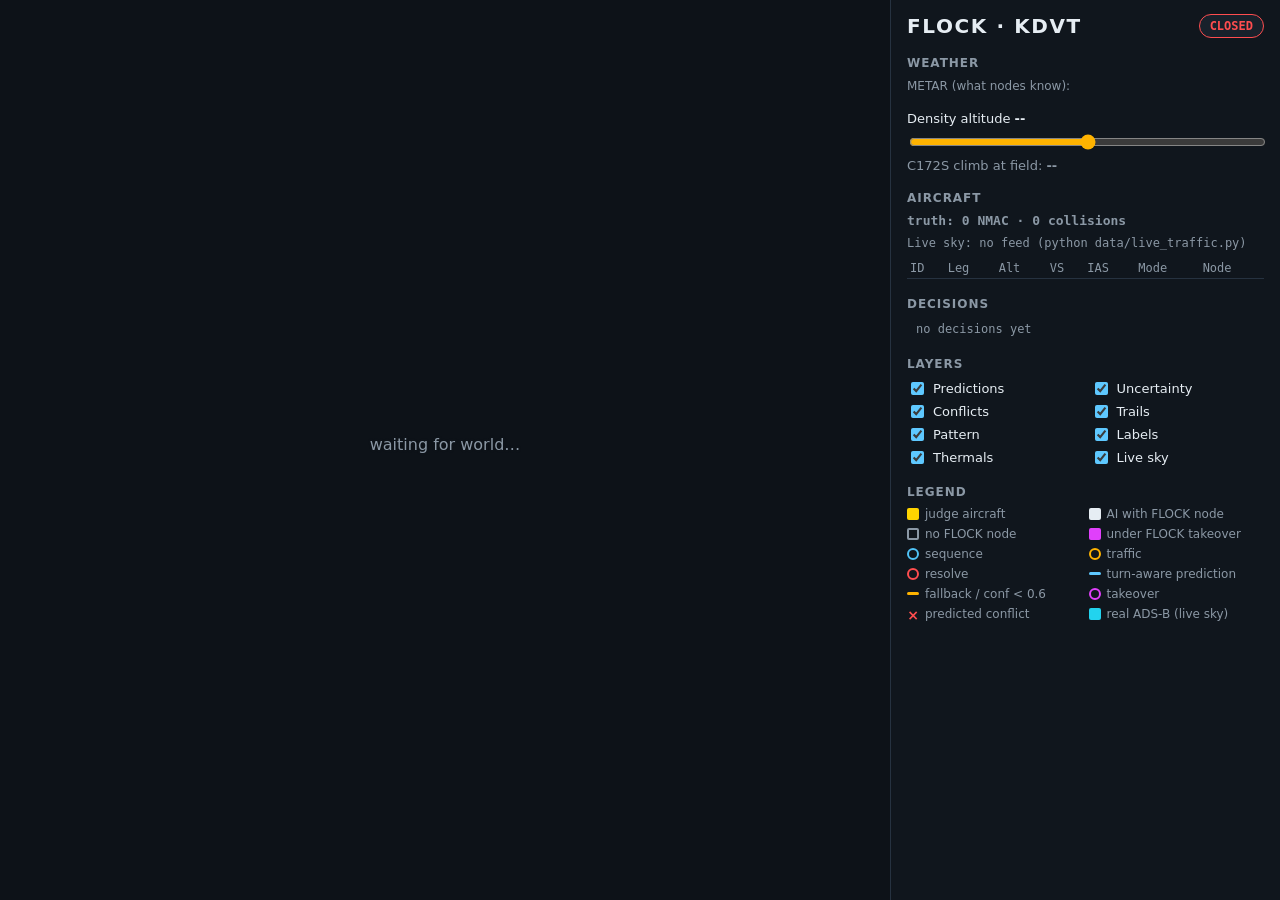
==== web/index.html @ 8610f14b "world, web: weather pin, re-tuned conflict scenarios, ENV to nodes, live-sky overlay - scenario.py: " ====
<!doctype html>
<html lang="en">
<head>
  <meta charset="utf-8">
  <meta name="viewport" content="width=device-width, initial-scale=1">
  <title>FLOCK</title>
  <link rel="stylesheet" href="style.css">
</head>
<body>
  <!-- Click/press to start: unlocks speechSynthesis (browsers require a gesture) -->
  <div id="start" class="start">
    <div class="start-card">
      <h1>FLOCK</h1>
      <p id="start-role"></p>
      <button id="start-btn" type="button">Start</button>
      <p class="muted">Click, press a key or a controller button. Enables voice advisories.</p>
    </div>
  </div>

  <!-- ===== cockpit (?role=cockpitA | cockpitB) ===== -->
  <main id="cockpit" class="cockpit" hidden>
    <header class="ck-top">
      <div class="ck-id"><span>OWNSHIP</span><b id="ck-id">--</b></div>
      <div id="ck-adv" class="ck-adv" data-level="NONE">
        <div id="ck-adv-text">NO ADVISORY</div>
        <div id="ck-adv-sub"></div>
      </div>
      <div class="ck-pills">
        <span id="ck-link" class="pill" data-state="connecting">…</span>
        <span id="ck-mode" class="pill">--</span>
      </div>
    </header>
    <section class="ck-main">
      <div class="ck-view">
        <div id="ck-3d" class="ck-3d"></div>
        <div id="ck-haze" class="ck-haze"></div>
        <canvas id="ck-pfd" class="ck-pfd"></canvas>
        <div id="ck-taws" class="ck-taws" hidden></div>
        <div id="ck-reset" class="ck-reset" hidden><span>RESET AIRCRAFT · keep holding</span><i></i></div>
        <span id="ck-3d-note" class="ck-3d-note"></span>
        <div id="ck-toast" class="ck-toast" hidden></div>
      </div>
      <div class="ck-side">
        <div class="ck-mapwrap">
          <div id="ck-mapbg" class="ck-mapbg"></div>
          <canvas id="ck-traffic" class="ck-traffic"></canvas>
        </div>
        <aside id="ck-bounds" class="ck-bounds" hidden>
          <h2>FLOCK HAS THE AIRCRAFT · bounds</h2>
          <div id="ck-bounds-body"></div>
        </aside>
        <ul id="ck-trust" class="ck-trust"></ul>
      </div>
    </section>
    <footer class="ck-foot">
      <span id="ck-input">keys: arrows + W/S</span>
      <span class="ck-foot-right">
        <span id="ck-haptics" class="muted"></span>
        <button id="ck-reset-btn" class="ap-btn" type="button" title="Hold 5 s (or L2 + R2, or R) to put this aircraft back at its scenario start">RESET</button>
        <button id="ck-ap" class="ap-btn" type="button" title="Autopilot: level, join the pattern and land (A key / Cross / A button)">AP</button>
        <span class="thr">THR <i id="ck-thr"></i></span>
      </span>
    </footer>
  </main>

  <!-- ===== god view (?role=god) ===== -->
  <main id="god" class="god" hidden>
    <canvas id="god-map" class="god-map"></canvas>
    <aside class="god-panel">
      <header><h1>FLOCK · KDVT</h1><span id="god-link" class="pill" data-state="connecting">…</span></header>
      <p id="god-scn" class="muted"></p>
      <h2>Weather</h2>
      <p class="muted wx-src">METAR (what nodes know): <span id="god-metar" class="mono"></span></p>
      <p id="god-wx-line" class="mono wx-line"></p>
      <p id="god-wx-note" class="muted wx-note"></p>
      <div id="god-wx" class="wx-controls"></div>
      <label class="da">
        <span>Density altitude <b id="god-da-val">--</b></span>
        <input id="god-da" type="range" min="0" max="10000" step="100" value="4980">
        <span class="muted">C172S climb at field: <b id="god-climb">--</b></span>
      </label>
      <h2>Aircraft</h2>
      <p id="god-sep" class="sep-count">truth: 0 NMAC · 0 collisions</p>
      <p id="god-live" class="live-line"></p>
      <table class="god-table">
        <thead><tr><th>ID</th><th>Leg</th><th>Alt</th><th>VS</th><th>IAS</th><th>Mode</th><th>Node</th></tr></thead>
        <tbody id="god-table"></tbody>
      </table>
      <h2>Decisions</h2>
      <ol id="god-events" class="events"><li class="muted">no decisions yet</li></ol>
      <h2>Layers</h2>
      <div id="god-layers" class="layers"></div>
      <h2>Legend</h2>
      <ul class="legend">
        <li><i style="--c: var(--own)"></i>judge aircraft</li>
        <li><i style="--c: var(--ai)"></i>AI with FLOCK node</li>
        <li><i class="hollow" style="--c: var(--noflock)"></i>no FLOCK node</li>
        <li><i style="--c: var(--lvl-takeover)"></i>under FLOCK takeover</li>
        <li><i class="ring" style="--c: var(--lvl-seq)"></i>sequence</li>
        <li><i class="ring" style="--c: var(--lvl-traffic)"></i>traffic</li>
        <li><i class="ring" style="--c: var(--lvl-resolve)"></i>resolve</li>
        <li><i class="line" style="--c: var(--pred)"></i>turn-aware prediction</li>
        <li><i class="line" style="--c: var(--lvl-traffic)"></i>fallback / conf &lt; 0.6</li>
        <li><i class="ring" style="--c: var(--lvl-takeover)"></i>takeover</li>
        <li><i class="cross" style="--c: var(--lvl-resolve)">×</i>predicted conflict</li>
        <li><i style="--c: var(--live)"></i>real ADS-B (live sky)</li>
      </ul>
    </aside>
  </main>

  <!-- ===== minimal log (?role=log) — Lane D builds web/log.html on the same feed ===== -->
  <main id="log" class="log" hidden>
    <header><h1>FLOCK log (minimal)</h1><span id="log-link" class="pill">…</span></header>
    <table><thead><tr><th>time</th><th>kind</th><th>src</th><th>frame</th></tr></thead><tbody id="log-rows"></tbody></table>
  </main>

  <script type="module" src="app.js"></script>
</body>
</html>
---- web/style.css ----
/* web/style.css — Lane A. Dark avionics palette for cockpit + projector god view. */
:root {
  --bg: #0b0f14;
  --panel: #10161d;
  --panel-2: #18212b;
  --line: #263240;
  --text: #e6edf3;
  --text-2: #8b98a5;
  --sans: system-ui, -apple-system, "Segoe UI", Roboto, sans-serif;
  --mono: ui-monospace, "Cascadia Mono", Consolas, Menlo, monospace;

  --sky: #2f6fb3;
  --ground: #7a5230;
  --own: #ffd400;          /* judge aircraft / ownship symbol */
  --ai: #e6edf3;
  --noflock: #8b98a5;
  --map-bg: #0d1218;
  --grid: #1a2430;
  --grid-strong: #2c3a4a;
  --pattern: #3d5a73;
  --runway: #6b7785;
  --trail: rgba(139, 152, 165, 0.35);
  --pred: #5ec8ff;
  --live: #22d3ee;         /* real ADS-B traffic (LIVE_TRAFFIC overlay) */

  --lvl-seq: #4fc3f7;      /* SEQUENCE */
  --lvl-traffic: #ffb300;  /* TRAFFIC  */
  --lvl-resolve: #ff4d4f;  /* RESOLVE / NO_SOLUTION */
  --lvl-takeover: #e040fb; /* TAKEOVER */
  --lvl-release: #43d17a;  /* RELEASE  */
  --lvl-clear: #8b98a5;

  --trust-ok: #43d17a;
  --trust-sus: #ffb300;
  --trust-fake: #ff4d4f;
  --trust-cam: #4f8cff;
}

* { box-sizing: border-box; }
html, body { margin: 0; height: 100%; background: var(--bg); color: var(--text); font-family: var(--sans); }
body { overflow: hidden; }
[hidden] { display: none !important; }
.muted { color: var(--text-2); }
.mono { font-family: var(--mono); }
h1, h2 { margin: 0; font-weight: 600; }
h2 { font-size: 12px; letter-spacing: .08em; text-transform: uppercase; color: var(--text-2); margin: 18px 0 8px; }

.pill { font: 600 12px var(--mono); padding: 4px 10px; border-radius: 999px; background: var(--panel-2); border: 1px solid var(--line); }
.pill[data-state="open"] { color: var(--lvl-release); border-color: var(--lvl-release); }
.pill[data-state="closed"], .pill[data-state="error"] { color: var(--lvl-resolve); border-color: var(--lvl-resolve); }

/* ---------- start overlay ---------- */
.start { position: fixed; inset: 0; display: grid; place-items: center; background: rgba(5, 8, 12, .92); z-index: 10; }
.start-card { text-align: center; padding: 32px 40px; background: var(--panel); border: 1px solid var(--line); border-radius: 14px; max-width: min(420px, calc(100vw - 32px)); }
.start-card h1 { font-size: 40px; letter-spacing: .2em; }
.start-card #start-role { font: 600 18px var(--mono); color: var(--own); }
.start-card button { font: 600 18px var(--sans); padding: 12px 40px; border-radius: 10px; border: 0; background: var(--own); color: #000; cursor: pointer; margin: 8px 0 12px; }

/* ---------- cockpit ---------- */
.cockpit { height: 100vh; display: grid; grid-template-rows: auto 1fr auto; gap: 8px; padding: 8px; }
.ck-top { display: grid; grid-template-columns: auto 1fr auto; gap: 10px; align-items: stretch; }
.ck-id { display: grid; align-content: center; padding: 6px 14px; background: var(--panel); border: 1px solid var(--line); border-radius: 10px; }
.ck-id span { font-size: 11px; color: var(--text-2); letter-spacing: .1em; }
.ck-id b { font: 700 24px var(--mono); color: var(--own); }
.ck-pills { display: flex; flex-direction: column; gap: 6px; justify-content: center; }
#ck-mode[data-mode="COMMAND"] { color: #000; background: var(--lvl-takeover); border-color: var(--lvl-takeover); }
#ck-mode[data-mode="HUMAN"] { color: var(--own); border-color: var(--own); }

.ck-adv { --c: var(--line); display: grid; align-content: center; padding: 8px 16px; min-height: 84px; border-radius: 10px;
          background: var(--panel); border: 3px solid var(--c); }
#ck-adv-text { font: 800 clamp(20px, 3.4vw, 42px)/1.1 var(--sans); letter-spacing: .02em; color: var(--c); }
#ck-adv-sub { font: 13px var(--mono); color: var(--text-2); margin-top: 4px; min-height: 1em; }
.ck-adv[data-level="NONE"] #ck-adv-text { color: var(--text-2); }
.ck-adv[data-level="SEQUENCE"] { --c: var(--lvl-seq); }
.ck-adv[data-level="TRAFFIC"] { --c: var(--lvl-traffic); }
.ck-adv[data-level="RESOLVE"], .ck-adv[data-level="NO_SOLUTION"] { --c: var(--lvl-resolve); }
.ck-adv[data-level="TAKEOVER"] { --c: var(--lvl-takeover); animation: pulse 0.8s infinite alternate; }
.ck-adv[data-level="RELEASE"] { --c: var(--lvl-release); }
.ck-adv[data-level="CLEAR"] { --c: var(--lvl-clear); }
.ck-adv[data-level="NO_SOLUTION"] { border-style: dashed; }
@keyframes pulse { to { background: color-mix(in srgb, var(--lvl-takeover) 22%, var(--panel)); } }

.ck-main { display: grid; grid-template-columns: 1.35fr 1fr; gap: 8px; min-height: 0; }
.ck-mapwrap { position: relative; min-height: 0; border-radius: 10px; border: 1px solid var(--line); overflow: hidden; background: #05080c; }
.ck-mapbg { position: absolute; inset: 0; overflow: hidden; pointer-events: none; }
.ck-leaflet, .ck-leaflet.leaflet-container { position: absolute; transform-origin: 50% 50%; background: #05080c; }
.ck-leaflet .leaflet-tile-pane { filter: invert(1) hue-rotate(180deg) brightness(1.6) contrast(1.35) saturate(0.7); }   /* dark map, roads readable */
.ck-traffic { position: absolute; inset: 0; width: 100%; height: 100%; display: block; cursor: pointer; }
.ck-view { position: relative; min-height: 0; border-radius: 10px; border: 1px solid var(--line); overflow: hidden; background: var(--panel); }
.ck-3d, .ck-pfd { position: absolute; inset: 0; width: 100%; height: 100%; display: block; }
.ck-3d .cesium-viewer-bottom { display: none; }   /* credits shown in .ck-3d-note instead */
.ck-taws { position: absolute; left: 50%; top: 58%; transform: translate(-50%, -50%); pointer-events: none;
           font: 900 clamp(28px, 5vw, 64px)/1 var(--sans); letter-spacing: .06em; padding: 8px 22px; border-radius: 10px;
           color: var(--c); border: 4px solid var(--c); background: rgba(0, 0, 0, .55); --c: var(--lvl-resolve); }
.ck-taws[data-level="caution"] { --c: var(--lvl-traffic); }
.ck-taws[data-level="warning"] { animation: tawsflash .5s steps(2) infinite; }
@keyframes tawsflash { 50% { color: #fff; border-color: #fff; } }
.ck-reset { position: absolute; left: 50%; bottom: 70px; transform: translateX(-50%); width: min(360px, 80%); padding: 8px 12px;
            border-radius: 8px; background: rgba(5, 8, 12, .85); border: 2px solid var(--lvl-traffic); font: 700 13px var(--mono);
            color: var(--lvl-traffic); text-align: center; pointer-events: none; }
.ck-reset i { display: block; height: 6px; margin-top: 6px; border-radius: 3px; --p: 0;
              background: linear-gradient(90deg, var(--lvl-traffic) calc(var(--p) * 100%), var(--panel-2) 0); }
.ck-haze { position: absolute; inset: 0; pointer-events: none; opacity: 0; transition: opacity .6s, background-color .6s; }
.ck-3d-note { position: absolute; left: 8px; bottom: 6px; font: 11px var(--mono); color: var(--text-2); text-shadow: 0 1px 2px #000; pointer-events: none; }
.ck-side { display: grid; grid-template-rows: 1fr auto auto; gap: 8px; min-height: 0; }

.ck-bounds { background: var(--panel); border: 2px solid var(--lvl-takeover); border-radius: 10px; padding: 10px 14px; }
.ck-bounds h2 { margin: 0 0 6px; color: var(--lvl-takeover); }
#ck-bounds-body div { display: flex; justify-content: space-between; font: 14px var(--mono); padding: 2px 0; }
#ck-bounds-body span { color: var(--text-2); }
#ck-bounds-body p { margin: 6px 0 0; font-weight: 600; color: var(--own); }

.ck-trust { list-style: none; margin: 0; padding: 0; display: flex; flex-wrap: wrap; gap: 6px; }
.ck-trust li { --c: var(--line); display: flex; gap: 8px; align-items: baseline; padding: 5px 10px; border-radius: 8px;
               background: var(--panel); border: 2px solid var(--c); font: 13px var(--mono); }
.ck-trust li b { color: var(--text); }
.ck-trust li span { color: var(--c); font-weight: 700; }
.ck-trust li em { color: var(--text-2); font-style: normal; }
.ck-trust li i { color: var(--text); font-style: normal; font-weight: 700; }
.ck-trust li[data-state="TRUSTED"] { --c: var(--trust-ok); }
.ck-trust li[data-state="SUSPICIOUS"] { --c: var(--trust-sus); }
.ck-trust li[data-state="FAKE"] { --c: var(--trust-fake); text-decoration: line-through; }
.ck-trust li[data-state="CAMERA_ONLY"] { --c: var(--trust-cam); }

.ck-foot { display: flex; justify-content: space-between; align-items: center; font: 13px var(--mono); color: var(--text-2); padding: 0 4px; }
.thr { display: flex; gap: 8px; align-items: center; }
.ck-foot-right { display: flex; gap: 14px; align-items: center; }
.ap-btn { font: 700 13px var(--mono); padding: 4px 14px; border-radius: 6px; cursor: pointer;
          background: var(--panel-2); color: var(--text-2); border: 1px solid var(--line); }
.ap-btn[data-on="1"] { background: var(--lvl-release); color: #000; border-color: var(--lvl-release); }
.ck-toast { position: absolute; top: 12px; left: 50%; transform: translateX(-50%); padding: 6px 16px; border-radius: 8px;
            font: 700 15px var(--mono); background: rgba(5, 8, 12, .85); border: 2px solid var(--c, var(--line)); color: var(--c, var(--text)); }
.ck-toast[data-kind="ap"] { --c: var(--lvl-release); }
.ck-toast[data-kind="warn"] { --c: var(--lvl-traffic); }
.ck-toast[data-kind="info"] { --c: var(--text); }
.thr i { --v: .5; width: 140px; height: 8px; border-radius: 4px; background: linear-gradient(90deg, var(--own) calc(var(--v) * 100%), var(--panel-2) 0); }

/* ---------- god ---------- */
.god { height: 100vh; display: grid; grid-template-columns: 1fr 390px; }
.god-map { width: 100%; height: 100%; display: block; cursor: grab; touch-action: none; }
.god-map:active { cursor: grabbing; }
.god-panel { background: var(--panel); border-left: 1px solid var(--line); padding: 14px 16px; overflow-y: auto; overflow-x: hidden; }
.god-panel header { display: flex; justify-content: space-between; align-items: center; }
.god-panel h1 { font-size: 20px; letter-spacing: .08em; }
#god-metar { font-size: 13px; margin: 0 0 10px; }
.da { display: grid; gap: 6px; font-size: 13px; }
.wx-src { font-size: 12px; margin: 0 0 4px; }
.wx-line { margin: 0; font-size: 13px; color: var(--lvl-traffic); }
.wx-note { margin: 2px 0 8px; font-size: 12px; }
.wx-controls { display: grid; grid-template-columns: auto 1fr auto; gap: 4px 8px; align-items: center; font-size: 12px; margin-bottom: 10px; }
.wx-controls label { color: var(--text-2); }
.wx-controls input[type=range] { width: 100%; accent-color: var(--lvl-traffic); }
.wx-controls output { font: 12px var(--mono); min-width: 64px; text-align: right; }
.wx-controls select, .wx-controls button { font: 12px var(--sans); background: var(--panel-2); color: var(--text); border: 1px solid var(--line); border-radius: 6px; padding: 3px 6px; }
.wx-controls .wide { grid-column: 2 / 4; }
.wx-controls button { cursor: pointer; }
.wx-controls button[data-hot="1"] { border-color: var(--lvl-traffic); color: var(--lvl-traffic); }
.da input { width: 100%; accent-color: var(--lvl-traffic); }
.god-table { width: 100%; border-collapse: collapse; font: 12px var(--mono); }
.god-table th { text-align: left; color: var(--text-2); font-weight: 500; border-bottom: 1px solid var(--line); padding: 3px 3px; }
.god-table td { padding: 3px 3px; border-bottom: 1px solid var(--panel-2); white-space: nowrap; }
.god-table td:nth-child(2) { max-width: 76px; overflow: hidden; text-overflow: ellipsis; }
.god-table tr[data-kind="human"] td:first-child { color: var(--own); font-weight: 700; }
.god-table tr[data-kind="noflock"] td:first-child { color: var(--noflock); }
.god-table tr[data-mode="COMMAND"] td { color: var(--lvl-takeover); }
.god-table td[data-level="SEQUENCE"] { color: var(--lvl-seq); }
.god-table td[data-level="TRAFFIC"] { color: var(--lvl-traffic); }
.god-table td[data-level="RESOLVE"], .god-table td[data-level="NO_SOLUTION"] { color: var(--lvl-resolve); }
.god-table td[data-level="TAKEOVER"] { color: var(--lvl-takeover); }
.god-table td[data-level="RELEASE"] { color: var(--lvl-release); }
.legend { list-style: none; padding: 0; margin: 0; display: grid; grid-template-columns: 1fr 1fr; gap: 6px; font-size: 12px; color: var(--text-2); }
.legend i { display: inline-block; width: 12px; height: 12px; margin-right: 6px; vertical-align: -2px; background: var(--c); border-radius: 2px; }
.legend i.hollow { background: none; border: 2px solid var(--c); }
.legend i.ring { background: none; border: 2px solid var(--c); border-radius: 50%; }
.legend i.line { height: 3px; vertical-align: 3px; }
.legend i.cross { background: none; color: var(--c); font: 700 14px/12px var(--sans); text-align: center; font-style: normal; }
.layers { display: grid; grid-template-columns: 1fr 1fr; gap: 4px 10px; font-size: 13px; }
.layers label { display: flex; gap: 6px; align-items: center; cursor: pointer; }
.layers input { accent-color: var(--pred); }
.events { list-style: none; margin: 0; padding: 0; display: grid; gap: 3px; font: 12px var(--mono); max-height: 220px; overflow-y: auto; }
.events li { --c: var(--text-2); display: grid; grid-template-columns: auto auto 1fr; gap: 8px; padding: 3px 6px; border-left: 3px solid var(--c); background: var(--panel-2); border-radius: 0 4px 4px 0; }
.events li.muted { border-left-color: transparent; background: none; }
.events time { color: var(--text-2); }
.events b { color: var(--c); }
.events span { overflow: hidden; text-overflow: ellipsis; white-space: nowrap; }
.events li[data-level="SEQUENCE"] { --c: var(--lvl-seq); }
.events li[data-level="TRAFFIC"] { --c: var(--lvl-traffic); }
.events li[data-level="RESOLVE"], .events li[data-level="NO_SOLUTION"] { --c: var(--lvl-resolve); }
.events li[data-level="TAKEOVER"] { --c: var(--lvl-takeover); }
.events li[data-level="RELEASE"] { --c: var(--lvl-release); }
.events li[data-level="NMAC"], .events li[data-level="COLLISION"] { --c: var(--trust-fake); background: color-mix(in srgb, var(--trust-fake) 14%, var(--panel-2)); }
.sep-count { margin: 0 0 8px; font: 600 13px var(--mono); color: var(--text-2); }
.sep-count[data-hot="1"] { color: var(--trust-fake); }
.live-line { margin: 0 0 8px; font: 12px var(--mono); color: var(--text-2); }
.live-line[data-state="live"] { color: var(--live); }

/* ---------- minimal log ---------- */
.log { height: 100vh; overflow: auto; padding: 12px 16px; }
.log header { display: flex; justify-content: space-between; align-items: center; margin-bottom: 8px; }
.log table { width: 100%; border-collapse: collapse; font: 12px var(--mono); }
.log td, .log th { text-align: left; padding: 3px 6px; border-bottom: 1px solid var(--panel-2); }
.log tr[data-kind="decision"] td:nth-child(2) { color: var(--lvl-traffic); }
.log tr[data-kind="radio"] td:nth-child(2) { color: var(--lvl-seq); }
.log tr[data-kind="world"] td:nth-child(2) { color: var(--lvl-takeover); }

@media (max-width: 900px) {
  .ck-main { grid-template-columns: 1fr; grid-template-rows: 1fr 1fr; }
  .god { grid-template-columns: 1fr; grid-template-rows: 60vh auto; }
  body { overflow: auto; }
}
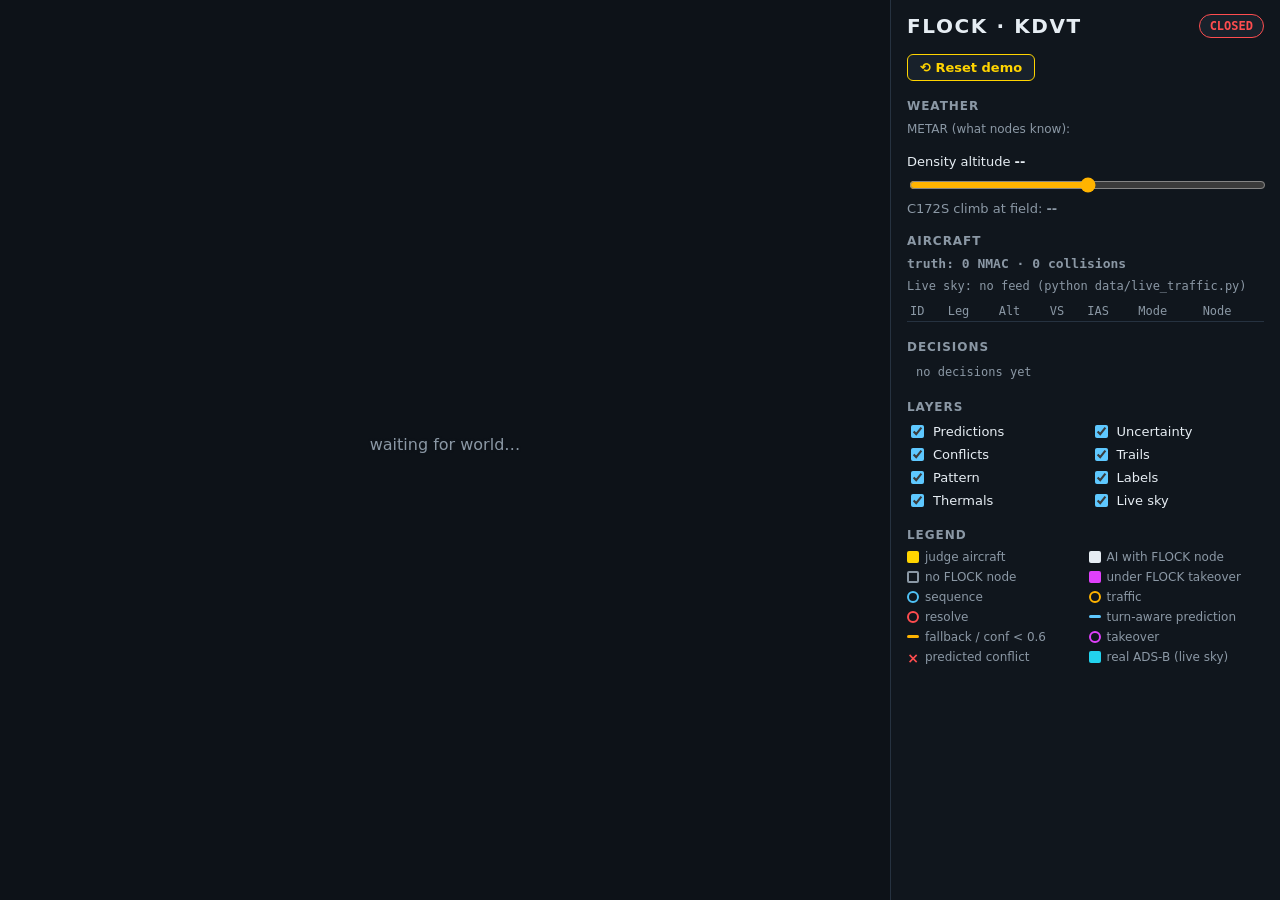
==== commit 8062211a: "Lane A: live KDVT traffic scenario, AI pilots that follow FLOCK, demo reset - harness/scenarios/live" ====
--- a/web/index.html
+++ b/web/index.html
@@ -69,6 +69,10 @@
     <aside class="god-panel">
       <header><h1>FLOCK · KDVT</h1><span id="god-link" class="pill" data-state="connecting">…</span></header>
       <p id="god-scn" class="muted"></p>
+      <div class="demo-row">
+        <button id="god-reset-demo" type="button" title="Both judge aircraft back to their scenario start points (Shift+R). Click twice.">⟲ Reset demo</button>
+        <span id="god-traffic" class="muted"></span>
+      </div>
       <h2>Weather</h2>
       <p class="muted wx-src">METAR (what nodes know): <span id="god-metar" class="mono"></span></p>
       <p id="god-wx-line" class="mono wx-line"></p>
--- a/web/style.css
+++ b/web/style.css
@@ -156,6 +156,10 @@
 .wx-controls button { cursor: pointer; }
 .wx-controls button[data-hot="1"] { border-color: var(--lvl-traffic); color: var(--lvl-traffic); }
 .da input { width: 100%; accent-color: var(--lvl-traffic); }
+.demo-row { display: flex; align-items: center; gap: 10px; margin: 4px 0 8px; font-size: 12px; }
+.demo-row button { font: 600 13px var(--sans); background: var(--panel-2); color: var(--own); border: 1px solid var(--own);
+                   border-radius: 6px; padding: 5px 12px; cursor: pointer; white-space: nowrap; }
+.demo-row button[data-armed="1"] { background: var(--own); color: #000; }
 .god-table { width: 100%; border-collapse: collapse; font: 12px var(--mono); }
 .god-table th { text-align: left; color: var(--text-2); font-weight: 500; border-bottom: 1px solid var(--line); padding: 3px 3px; }
 .god-table td { padding: 3px 3px; border-bottom: 1px solid var(--panel-2); white-space: nowrap; }
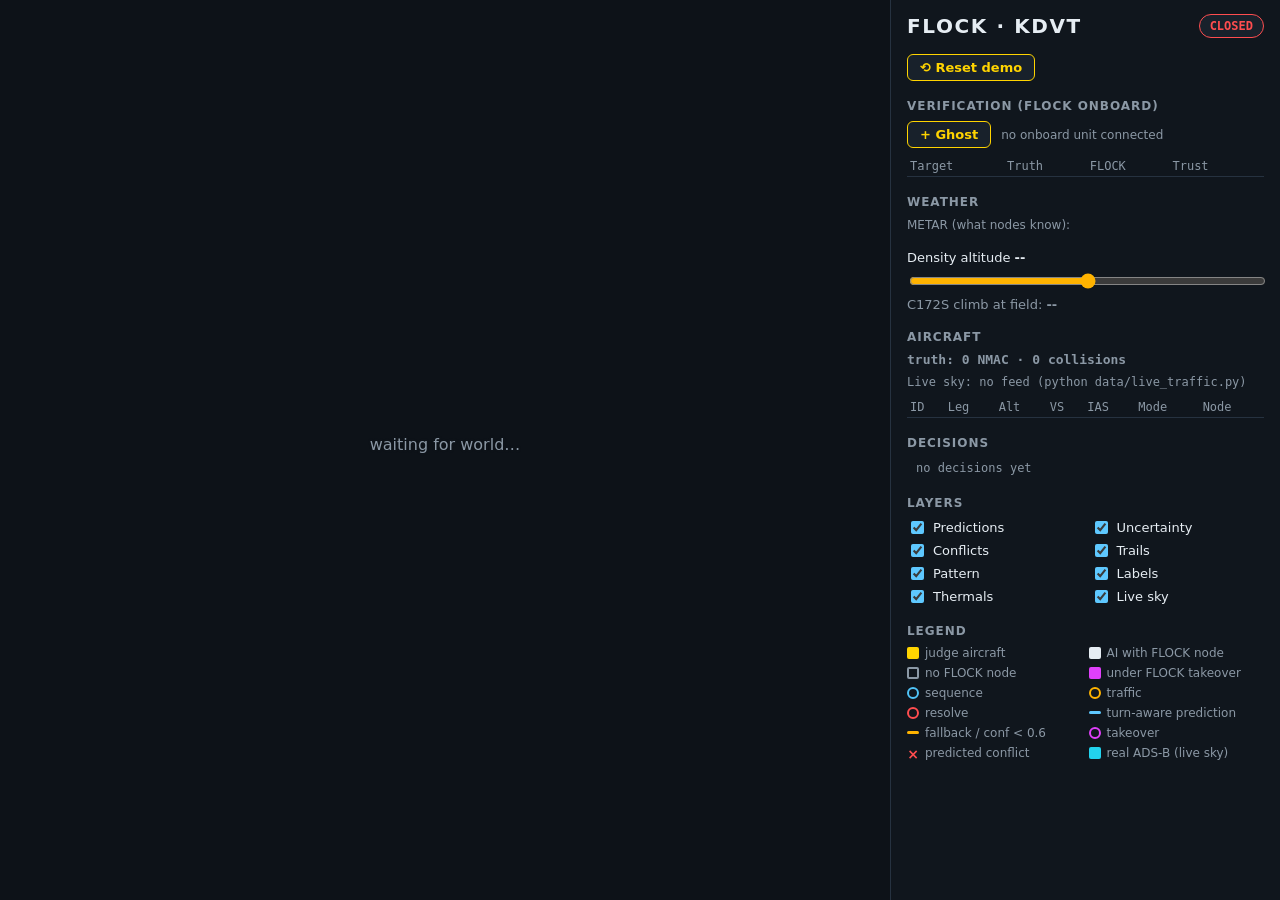
==== commit e2ba97d6: "FLOCK verification, milestones 1-2: advisory-only onboard traffic verification Pivot per FLOCK_claud" ====
--- a/web/index.html
+++ b/web/index.html
@@ -50,6 +50,7 @@
           <div id="ck-bounds-body"></div>
         </aside>
         <ul id="ck-trust" class="ck-trust"></ul>
+        <section id="ck-detail" class="ck-detail" hidden></section>
       </div>
     </section>
     <footer class="ck-foot">
@@ -73,6 +74,15 @@
         <button id="god-reset-demo" type="button" title="Both judge aircraft back to their scenario start points (Shift+R). Click twice.">⟲ Reset demo</button>
         <span id="god-traffic" class="muted"></span>
       </div>
+      <h2>Verification (FLOCK onboard)</h2>
+      <div class="demo-row">
+        <button id="god-ghost" type="button" title="Inject / remove a spoofed ADS-B ghost near judge A (simulated radio only)">+ Ghost</button>
+        <span id="god-verify-sum" class="muted">no onboard unit connected</span>
+      </div>
+      <table class="god-table god-verify">
+        <thead><tr><th>Target</th><th>Truth</th><th>FLOCK</th><th>Trust</th><th></th></tr></thead>
+        <tbody id="god-verify"></tbody>
+      </table>
       <h2>Weather</h2>
       <p class="muted wx-src">METAR (what nodes know): <span id="god-metar" class="mono"></span></p>
       <p id="god-wx-line" class="mono wx-line"></p>
--- a/web/style.css
+++ b/web/style.css
@@ -78,6 +78,8 @@
 .ck-adv[data-level="RELEASE"] { --c: var(--lvl-release); }
 .ck-adv[data-level="CLEAR"] { --c: var(--lvl-clear); }
 .ck-adv[data-level="NO_SOLUTION"] { border-style: dashed; }
+.ck-adv[data-level="VERIFIED"] { --c: var(--trust-ok); }
+.ck-adv[data-level="SUSPECT"] { --c: var(--trust-fake); }
 @keyframes pulse { to { background: color-mix(in srgb, var(--lvl-takeover) 22%, var(--panel)); } }
 
 .ck-main { display: grid; grid-template-columns: 1.35fr 1fr; gap: 8px; min-height: 0; }
@@ -121,6 +123,27 @@
 .ck-trust li[data-state="SUSPICIOUS"] { --c: var(--trust-sus); }
 .ck-trust li[data-state="FAKE"] { --c: var(--trust-fake); text-decoration: line-through; }
 .ck-trust li[data-state="CAMERA_ONLY"] { --c: var(--trust-cam); }
+.ck-trust li[data-state="VERIFIED"] { --c: var(--trust-ok); }
+.ck-trust li[data-state="UNVERIFIED"] { --c: var(--trust-sus); }
+.ck-trust li[data-state="SUSPECT"] { --c: var(--trust-fake); background: color-mix(in srgb, var(--trust-fake) 16%, var(--panel-2)); }
+.ck-trust li[data-key] { cursor: pointer; }
+.ck-trust li[data-open="1"] { outline: 2px solid var(--c); }
+.ck-detail { margin-top: 8px; padding: 10px 12px; border-radius: 10px; background: var(--panel-2); border: 1px solid var(--line); font-size: 13px; }
+.ck-detail header { --c: var(--line); display: flex; flex-wrap: wrap; gap: 4px 12px; align-items: baseline; }
+.ck-detail header[data-state="VERIFIED"] { --c: var(--trust-ok); }
+.ck-detail header[data-state="UNVERIFIED"] { --c: var(--trust-sus); }
+.ck-detail header[data-state="SUSPECT"] { --c: var(--trust-fake); }
+.ck-detail header b { font-size: 15px; }
+.ck-detail header span { color: var(--c); font-weight: 800; }
+.ck-detail header em { font-style: normal; font-family: var(--mono); }
+.ck-detail header i { color: var(--text-2); font-style: normal; font-size: 12px; width: 100%; }
+.ck-detail ul { margin: 6px 0; padding-left: 18px; }
+.ck-detail table { width: 100%; border-collapse: collapse; font-size: 12px; }
+.ck-detail td { padding: 3px 6px; border-top: 1px solid var(--line); vertical-align: top; }
+.ck-detail td:nth-child(2) { width: 2em; text-align: center; font-weight: 800; }
+.ck-detail tr[data-lean="real"] td:nth-child(2) { color: var(--trust-ok); }
+.ck-detail tr[data-lean="spoof"] td:nth-child(2) { color: var(--trust-fake); }
+.ck-detail p { margin: 6px 0 0; font-size: 11px; }
 
 .ck-foot { display: flex; justify-content: space-between; align-items: center; font: 13px var(--mono); color: var(--text-2); padding: 0 4px; }
 .thr { display: flex; gap: 8px; align-items: center; }
@@ -160,6 +183,10 @@
 .demo-row button { font: 600 13px var(--sans); background: var(--panel-2); color: var(--own); border: 1px solid var(--own);
                    border-radius: 6px; padding: 5px 12px; cursor: pointer; white-space: nowrap; }
 .demo-row button[data-armed="1"] { background: var(--own); color: #000; }
+.god-verify td.st { font-weight: 700; }
+.god-verify tr[data-state="VERIFIED"] td.st { color: var(--trust-ok); }
+.god-verify tr[data-state="UNVERIFIED"] td.st { color: var(--trust-sus); }
+.god-verify tr[data-state="SUSPECT"] td.st { color: var(--trust-fake); }
 .god-table { width: 100%; border-collapse: collapse; font: 12px var(--mono); }
 .god-table th { text-align: left; color: var(--text-2); font-weight: 500; border-bottom: 1px solid var(--line); padding: 3px 3px; }
 .god-table td { padding: 3px 3px; border-bottom: 1px solid var(--panel-2); white-space: nowrap; }
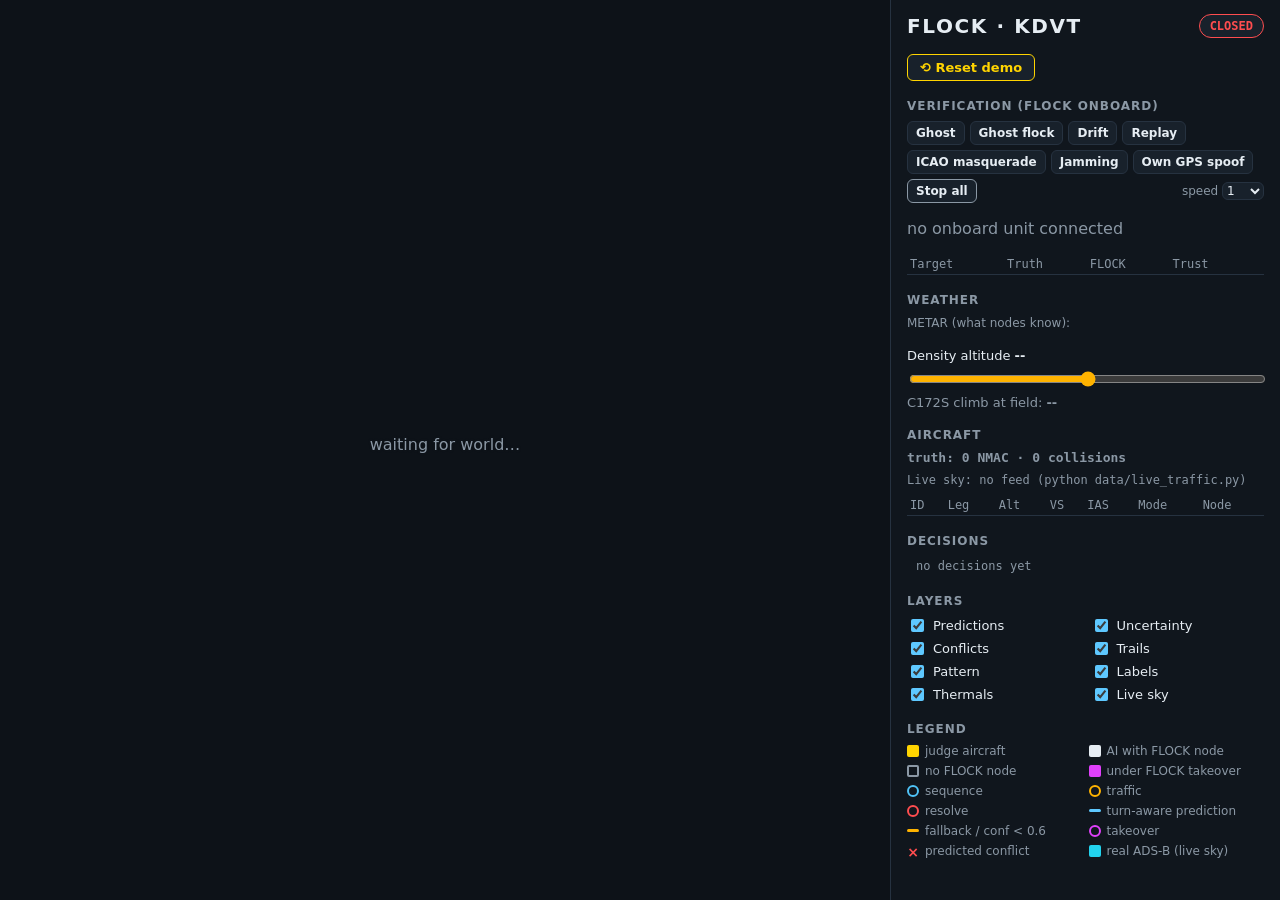
==== commit 68bac43e: "FLOCK verification: Lane B checks ported, all spec attacks, guardrails, signed log Ported from Lane " ====
--- a/web/index.html
+++ b/web/index.html
@@ -75,10 +75,18 @@
         <span id="god-traffic" class="muted"></span>
       </div>
       <h2>Verification (FLOCK onboard)</h2>
-      <div class="demo-row">
-        <button id="god-ghost" type="button" title="Inject / remove a spoofed ADS-B ghost near judge A (simulated radio only)">+ Ghost</button>
-        <span id="god-verify-sum" class="muted">no onboard unit connected</span>
+      <div id="god-attacks" class="attack-row" title="Spoofing attacks on judge A's equipment - simulated radio only, never broadcast">
+        <button type="button" data-attack="ghost" title="one ADS-B-only aircraft that does not exist">Ghost</button>
+        <button type="button" data-attack="flock" title="four ghosts from one transmitter">Ghost flock</button>
+        <button type="button" data-attack="drift" title="a real aircraft's ADS-B position slowly walks away (frog-boiling)">Drift</button>
+        <button type="button" data-attack="replay" title="old recorded ADS-B of a real aircraft re-broadcast">Replay</button>
+        <button type="button" data-attack="masquerade" title="a fake using a real aircraft's ICAO address">ICAO masquerade</button>
+        <button type="button" data-attack="jamming" title="noise on 1090 MHz around judge A">Jamming</button>
+        <button type="button" data-attack="gps" title="judge A's own GPS position drifts">Own GPS spoof</button>
+        <button type="button" data-attack="all" class="stop" title="stop every attack">Stop all</button>
+        <label class="speed">speed <select id="god-speed"><option>0.5</option><option selected>1</option><option>2</option><option>4</option></select></label>
       </div>
+      <p id="god-verify-sum" class="muted">no onboard unit connected</p>
       <table class="god-table god-verify">
         <thead><tr><th>Target</th><th>Truth</th><th>FLOCK</th><th>Trust</th><th></th></tr></thead>
         <tbody id="god-verify"></tbody>
--- a/web/style.css
+++ b/web/style.css
@@ -80,6 +80,15 @@
 .ck-adv[data-level="NO_SOLUTION"] { border-style: dashed; }
 .ck-adv[data-level="VERIFIED"] { --c: var(--trust-ok); }
 .ck-adv[data-level="SUSPECT"] { --c: var(--trust-fake); }
+.ck-adv[data-level="DEGRADED"] { --c: var(--trust-sus); }
+.report-btn { margin-top: 8px; font: 700 13px var(--sans); background: var(--trust-fake); color: #000; border: 0; border-radius: 6px; padding: 6px 12px; cursor: pointer; }
+.ck-report { position: fixed; inset: 0; background: rgba(0,0,0,.6); display: grid; place-items: center; z-index: 50; }
+.ck-report[hidden] { display: none; }
+.ck-report > div { width: min(680px, 92vw); background: var(--panel); border: 1px solid var(--line); border-radius: 12px; padding: 16px; }
+.ck-report h2 { margin: 0 0 8px; font-size: 16px; }
+.ck-report textarea { width: 100%; height: 300px; font: 12px var(--mono); background: var(--panel-2); color: var(--text); border: 1px solid var(--line); border-radius: 8px; padding: 8px; box-sizing: border-box; }
+.ck-report footer { display: flex; gap: 8px; justify-content: flex-end; margin-top: 8px; }
+.ck-report button { font: 600 13px var(--sans); background: var(--panel-2); color: var(--text); border: 1px solid var(--line); border-radius: 6px; padding: 6px 14px; cursor: pointer; }
 @keyframes pulse { to { background: color-mix(in srgb, var(--lvl-takeover) 22%, var(--panel)); } }
 
 .ck-main { display: grid; grid-template-columns: 1.35fr 1fr; gap: 8px; min-height: 0; }
@@ -184,6 +193,13 @@
                    border-radius: 6px; padding: 5px 12px; cursor: pointer; white-space: nowrap; }
 .demo-row button[data-armed="1"] { background: var(--own); color: #000; }
 .god-verify td.st { font-weight: 700; }
+.attack-row { display: flex; flex-wrap: wrap; gap: 5px; margin: 4px 0 6px; align-items: center; }
+.attack-row button { font: 600 12px var(--sans); background: var(--panel-2); color: var(--text); border: 1px solid var(--line);
+                     border-radius: 6px; padding: 4px 8px; cursor: pointer; }
+.attack-row button[data-armed="1"] { background: var(--trust-fake); border-color: var(--trust-fake); color: #000; }
+.attack-row button.stop { border-color: var(--text-2); }
+.attack-row .speed { font-size: 12px; color: var(--text-2); margin-left: auto; }
+.attack-row select { font: 12px var(--sans); background: var(--panel-2); color: var(--text); border: 1px solid var(--line); border-radius: 6px; }
 .god-verify tr[data-state="VERIFIED"] td.st { color: var(--trust-ok); }
 .god-verify tr[data-state="UNVERIFIED"] td.st { color: var(--trust-sus); }
 .god-verify tr[data-state="SUSPECT"] td.st { color: var(--trust-fake); }
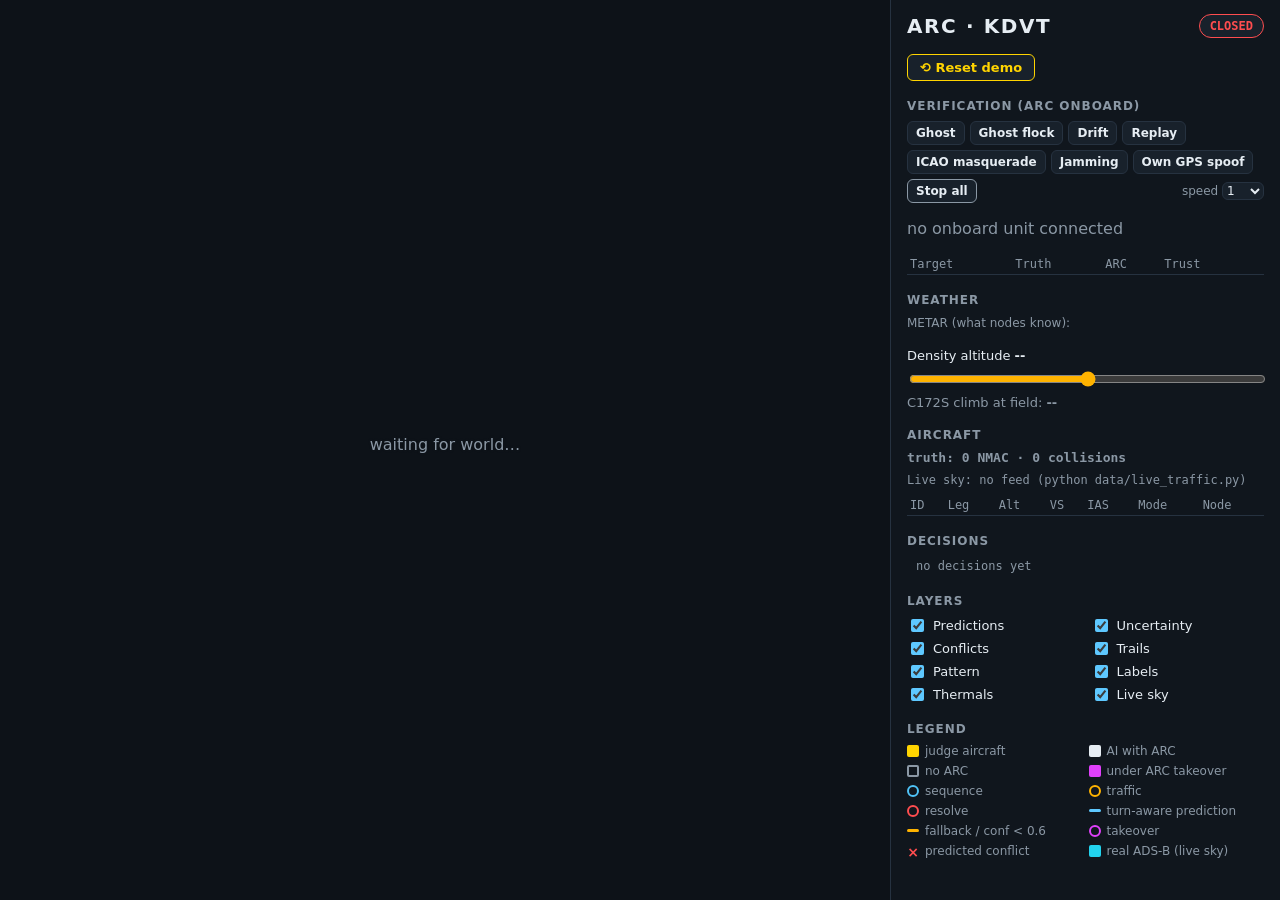
==== commit fb95c641: "ARC demo: -Arc runs collision avoidance and verification units together; ARC branding on cockpit, go" ====
--- a/web/index.html
+++ b/web/index.html
@@ -3,14 +3,14 @@
 <head>
   <meta charset="utf-8">
   <meta name="viewport" content="width=device-width, initial-scale=1">
-  <title>FLOCK</title>
+  <title>ARC</title>
   <link rel="stylesheet" href="style.css">
 </head>
 <body>
   <!-- Click/press to start: unlocks speechSynthesis (browsers require a gesture) -->
   <div id="start" class="start">
     <div class="start-card">
-      <h1>FLOCK</h1>
+      <h1>ARC</h1>
       <p id="start-role"></p>
       <button id="start-btn" type="button">Start</button>
       <p class="muted">Click, press a key or a controller button. Enables voice advisories.</p>
@@ -46,7 +46,7 @@
           <canvas id="ck-traffic" class="ck-traffic"></canvas>
         </div>
         <aside id="ck-bounds" class="ck-bounds" hidden>
-          <h2>FLOCK HAS THE AIRCRAFT · bounds</h2>
+          <h2>ARC HAS THE AIRCRAFT · bounds</h2>
           <div id="ck-bounds-body"></div>
         </aside>
         <ul id="ck-trust" class="ck-trust"></ul>
@@ -68,13 +68,13 @@
   <main id="god" class="god" hidden>
     <canvas id="god-map" class="god-map"></canvas>
     <aside class="god-panel">
-      <header><h1>FLOCK · KDVT</h1><span id="god-link" class="pill" data-state="connecting">…</span></header>
+      <header><h1>ARC · KDVT</h1><span id="god-link" class="pill" data-state="connecting">…</span></header>
       <p id="god-scn" class="muted"></p>
       <div class="demo-row">
         <button id="god-reset-demo" type="button" title="Both judge aircraft back to their scenario start points (Shift+R). Click twice.">⟲ Reset demo</button>
         <span id="god-traffic" class="muted"></span>
       </div>
-      <h2>Verification (FLOCK onboard)</h2>
+      <h2>Verification (ARC onboard)</h2>
       <div id="god-attacks" class="attack-row" title="Spoofing attacks on judge A's equipment - simulated radio only, never broadcast">
         <button type="button" data-attack="ghost" title="one ADS-B-only aircraft that does not exist">Ghost</button>
         <button type="button" data-attack="flock" title="four ghosts from one transmitter">Ghost flock</button>
@@ -88,7 +88,7 @@
       </div>
       <p id="god-verify-sum" class="muted">no onboard unit connected</p>
       <table class="god-table god-verify">
-        <thead><tr><th>Target</th><th>Truth</th><th>FLOCK</th><th>Trust</th><th></th></tr></thead>
+        <thead><tr><th>Target</th><th>Truth</th><th>ARC</th><th>Trust</th><th></th></tr></thead>
         <tbody id="god-verify"></tbody>
       </table>
       <h2>Weather</h2>
@@ -115,9 +115,9 @@
       <h2>Legend</h2>
       <ul class="legend">
         <li><i style="--c: var(--own)"></i>judge aircraft</li>
-        <li><i style="--c: var(--ai)"></i>AI with FLOCK node</li>
-        <li><i class="hollow" style="--c: var(--noflock)"></i>no FLOCK node</li>
-        <li><i style="--c: var(--lvl-takeover)"></i>under FLOCK takeover</li>
+        <li><i style="--c: var(--ai)"></i>AI with ARC</li>
+        <li><i class="hollow" style="--c: var(--noflock)"></i>no ARC</li>
+        <li><i style="--c: var(--lvl-takeover)"></i>under ARC takeover</li>
         <li><i class="ring" style="--c: var(--lvl-seq)"></i>sequence</li>
         <li><i class="ring" style="--c: var(--lvl-traffic)"></i>traffic</li>
         <li><i class="ring" style="--c: var(--lvl-resolve)"></i>resolve</li>
@@ -132,7 +132,7 @@
 
   <!-- ===== minimal log (?role=log) — Lane D builds web/log.html on the same feed ===== -->
   <main id="log" class="log" hidden>
-    <header><h1>FLOCK log (minimal)</h1><span id="log-link" class="pill">…</span></header>
+    <header><h1>ARC log (minimal)</h1><span id="log-link" class="pill">…</span></header>
     <table><thead><tr><th>time</th><th>kind</th><th>src</th><th>frame</th></tr></thead><tbody id="log-rows"></tbody></table>
   </main>
 
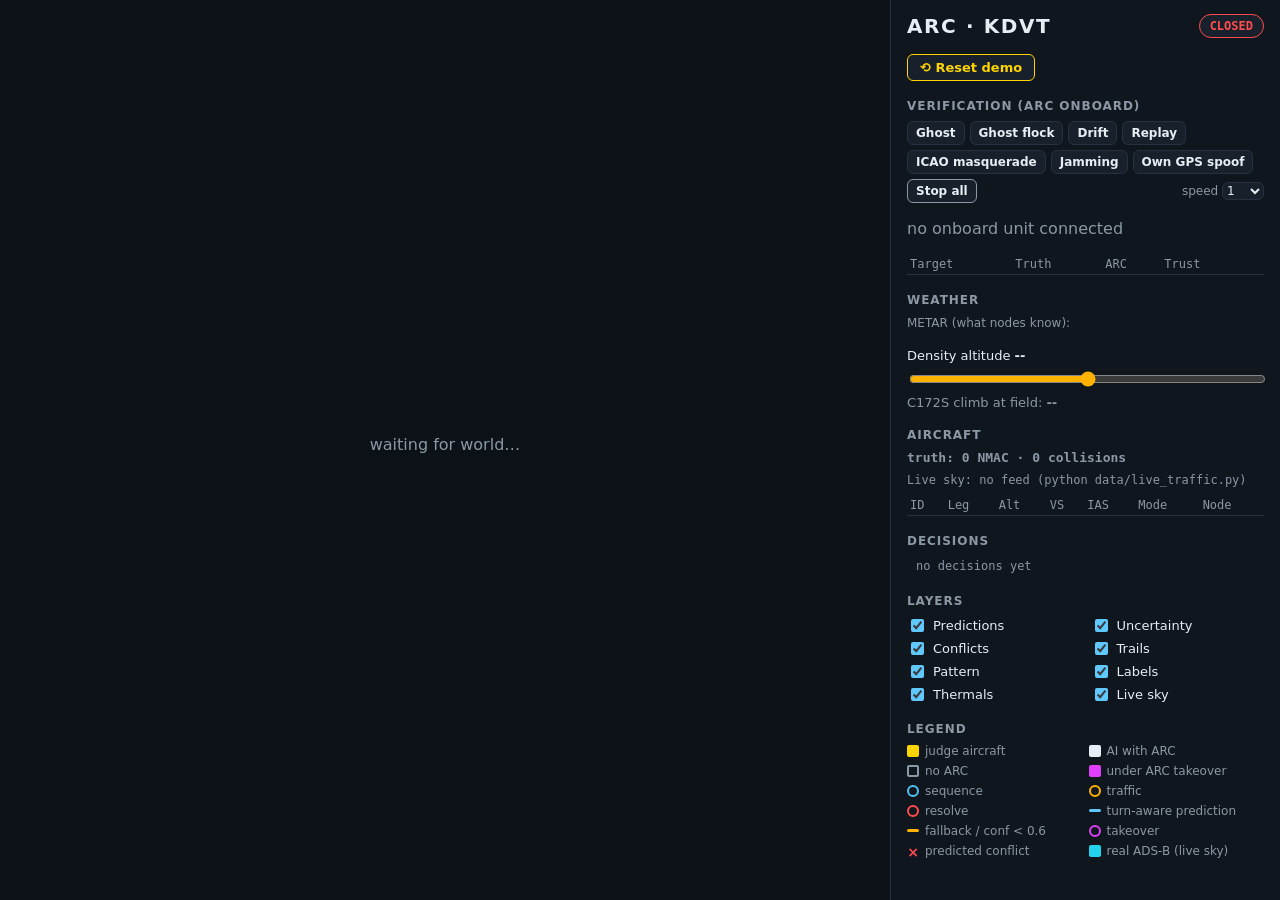
==== commit 54aaed7a: "web: cockpit reset hold 1 s (was 5 s)" ====
--- a/web/index.html
+++ b/web/index.html
@@ -57,7 +57,7 @@
       <span id="ck-input">keys: arrows + W/S</span>
       <span class="ck-foot-right">
         <span id="ck-haptics" class="muted"></span>
-        <button id="ck-reset-btn" class="ap-btn" type="button" title="Hold 5 s (or L2 + R2, or R) to put this aircraft back at its scenario start">RESET</button>
+        <button id="ck-reset-btn" class="ap-btn" type="button" title="Hold 1 s (or L2 + R2, or R) to put this aircraft back at its scenario start">RESET</button>
         <button id="ck-ap" class="ap-btn" type="button" title="Autopilot: level, join the pattern and land (A key / Cross / A button)">AP</button>
         <span class="thr">THR <i id="ck-thr"></i></span>
       </span>
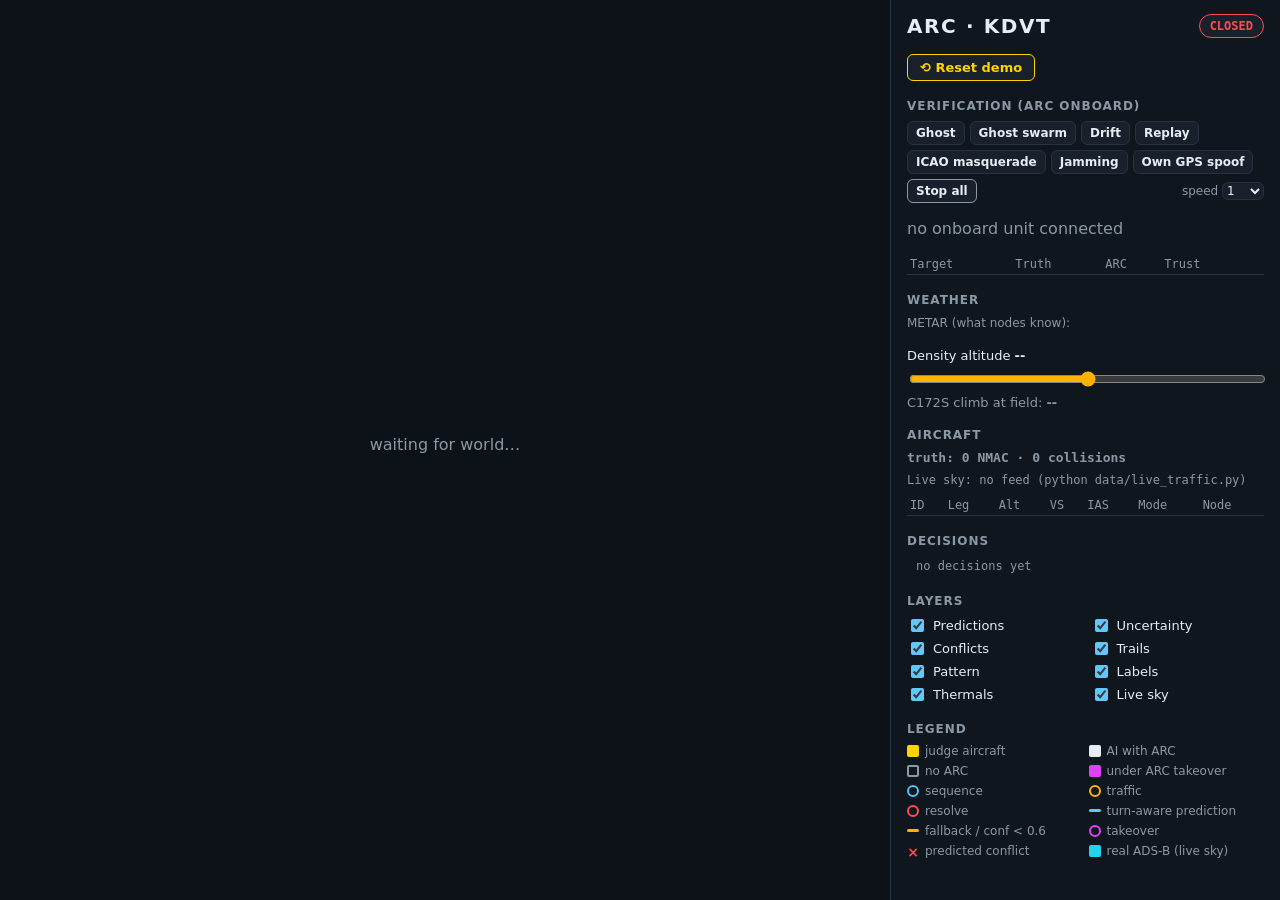
==== commit 1a896759: "Rename FLOCK to ARC everywhere (env vars ARC_*, files, keys, events, scenario field 'arc'); fake-air" ====
--- a/web/index.html
+++ b/web/index.html
@@ -57,7 +57,7 @@
       <span id="ck-input">keys: arrows + W/S</span>
       <span class="ck-foot-right">
         <span id="ck-haptics" class="muted"></span>
-        <button id="ck-reset-btn" class="ap-btn" type="button" title="Hold 1 s (or L2 + R2, or R) to put this aircraft back at its scenario start">RESET</button>
+        <button id="ck-reset-btn" class="ap-btn" type="button" title="Hold 5 s (or L2 + R2, or R) to put this aircraft back at its scenario start">RESET</button>
         <button id="ck-ap" class="ap-btn" type="button" title="Autopilot: level, join the pattern and land (A key / Cross / A button)">AP</button>
         <span class="thr">THR <i id="ck-thr"></i></span>
       </span>
@@ -77,7 +77,7 @@
       <h2>Verification (ARC onboard)</h2>
       <div id="god-attacks" class="attack-row" title="Spoofing attacks on judge A's equipment - simulated radio only, never broadcast">
         <button type="button" data-attack="ghost" title="one ADS-B-only aircraft that does not exist">Ghost</button>
-        <button type="button" data-attack="flock" title="four ghosts from one transmitter">Ghost flock</button>
+        <button type="button" data-attack="swarm" title="four ghosts from one transmitter">Ghost swarm</button>
         <button type="button" data-attack="drift" title="a real aircraft's ADS-B position slowly walks away (frog-boiling)">Drift</button>
         <button type="button" data-attack="replay" title="old recorded ADS-B of a real aircraft re-broadcast">Replay</button>
         <button type="button" data-attack="masquerade" title="a fake using a real aircraft's ICAO address">ICAO masquerade</button>
@@ -116,7 +116,7 @@
       <ul class="legend">
         <li><i style="--c: var(--own)"></i>judge aircraft</li>
         <li><i style="--c: var(--ai)"></i>AI with ARC</li>
-        <li><i class="hollow" style="--c: var(--noflock)"></i>no ARC</li>
+        <li><i class="hollow" style="--c: var(--noarc)"></i>no ARC</li>
         <li><i style="--c: var(--lvl-takeover)"></i>under ARC takeover</li>
         <li><i class="ring" style="--c: var(--lvl-seq)"></i>sequence</li>
         <li><i class="ring" style="--c: var(--lvl-traffic)"></i>traffic</li>
--- a/web/style.css
+++ b/web/style.css
@@ -13,7 +13,7 @@
   --ground: #7a5230;
   --own: #ffd400;          /* judge aircraft / ownship symbol */
   --ai: #e6edf3;
-  --noflock: #8b98a5;
+  --noarc: #8b98a5;
   --map-bg: #0d1218;
   --grid: #1a2430;
   --grid-strong: #2c3a4a;
@@ -208,7 +208,7 @@
 .god-table td { padding: 3px 3px; border-bottom: 1px solid var(--panel-2); white-space: nowrap; }
 .god-table td:nth-child(2) { max-width: 76px; overflow: hidden; text-overflow: ellipsis; }
 .god-table tr[data-kind="human"] td:first-child { color: var(--own); font-weight: 700; }
-.god-table tr[data-kind="noflock"] td:first-child { color: var(--noflock); }
+.god-table tr[data-kind="noarc"] td:first-child { color: var(--noarc); }
 .god-table tr[data-mode="COMMAND"] td { color: var(--lvl-takeover); }
 .god-table td[data-level="SEQUENCE"] { color: var(--lvl-seq); }
 .god-table td[data-level="TRAFFIC"] { color: var(--lvl-traffic); }
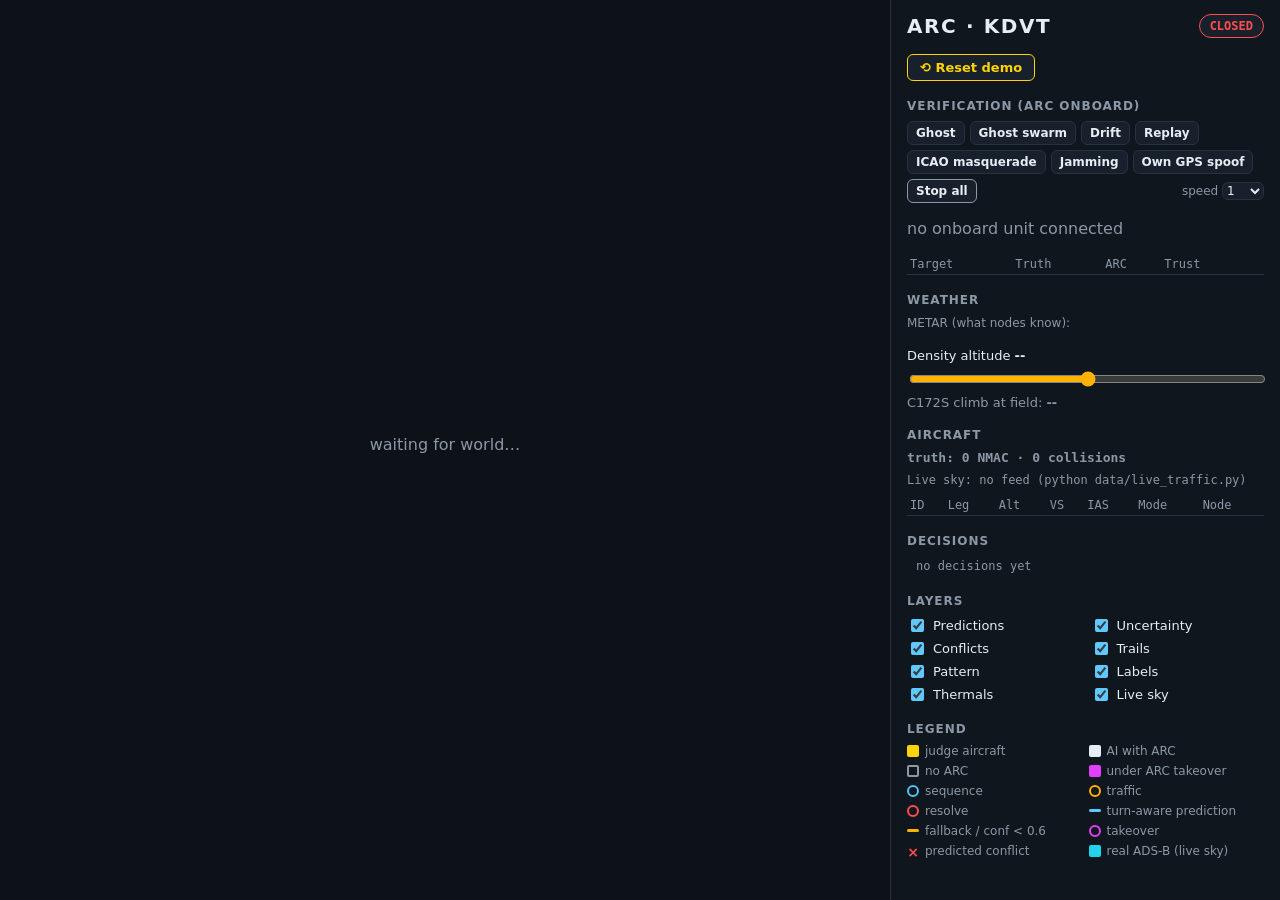
==== commit cfb8cbec: "merge lane-a-world: pattern-breaking pilots + intent A/B (ARC_INTENT), cockpit reset hold 1 s, numbe" ====
--- a/web/index.html
+++ b/web/index.html
@@ -57,7 +57,7 @@
       <span id="ck-input">keys: arrows + W/S</span>
       <span class="ck-foot-right">
         <span id="ck-haptics" class="muted"></span>
-        <button id="ck-reset-btn" class="ap-btn" type="button" title="Hold 5 s (or L2 + R2, or R) to put this aircraft back at its scenario start">RESET</button>
+        <button id="ck-reset-btn" class="ap-btn" type="button" title="Hold 1 s (or L2 + R2, or R) to put this aircraft back at its scenario start">RESET</button>
         <button id="ck-ap" class="ap-btn" type="button" title="Autopilot: level, join the pattern and land (A key / Cross / A button)">AP</button>
         <span class="thr">THR <i id="ck-thr"></i></span>
       </span>
